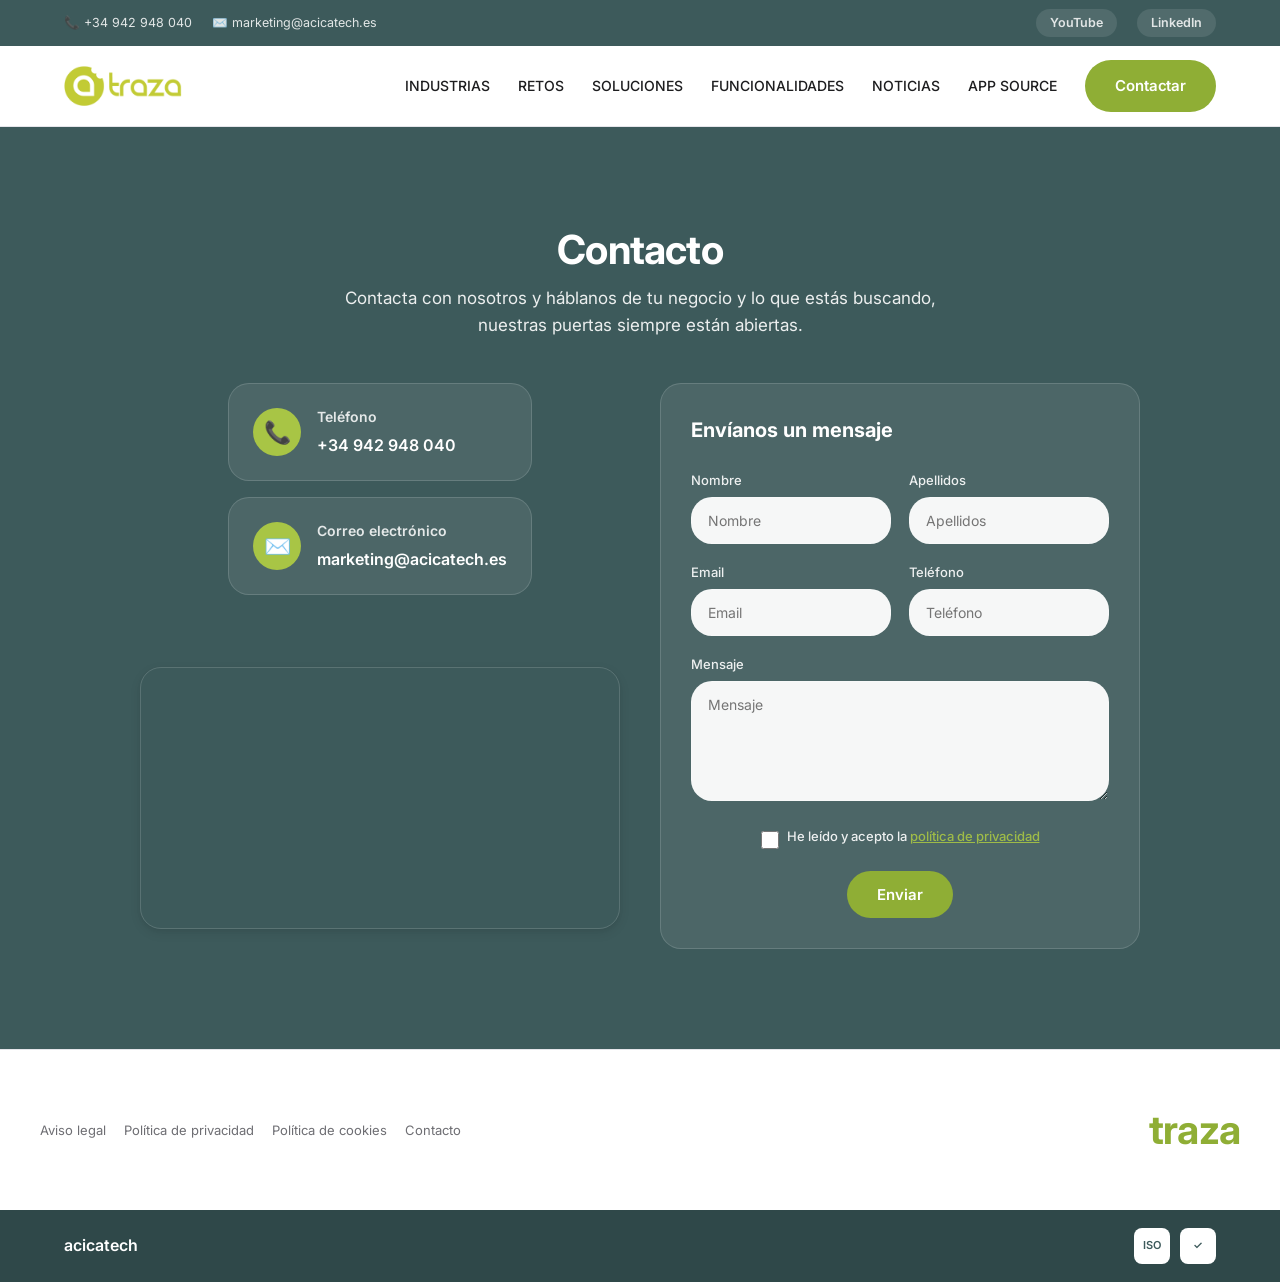
==== contacto.html @ 00b525a3 "Mejoras: flipboxes industrias, pagina contacto, logo, video, redes y enlaces AppSource" ====
<!DOCTYPE html>
<html lang="es">
<head>
  <meta charset="UTF-8">
  <meta name="viewport" content="width=device-width, initial-scale=1.0">
  <title>Contacto | Traza</title>
  <meta name="description" content="Contacta con nosotros. Habla con el equipo de Traza sobre tu negocio.">
  <link rel="preconnect" href="https://fonts.googleapis.com">
  <link rel="preconnect" href="https://fonts.gstatic.com" crossorigin>
  <link href="https://fonts.googleapis.com/css2?family=Inter:wght@300;400;500;600;700;800&display=swap" rel="stylesheet">
  <link rel="stylesheet" href="css/styles.css">
</head>
<body>

  <!-- Barra superior -->
  <div class="topbar">
    <div class="container">
      <ul class="contact-info">
        <li><a href="tel:+34942948040">📞 +34 942 948 040</a></li>
        <li><a href="mailto:marketing@acicatech.es">✉️ marketing@acicatech.es</a></li>
      </ul>
      <ul class="social">
        <li><a href="https://www.youtube.com/channel/UCGG2cpkpI6HLJVv5oEU8ZUg" aria-label="YouTube">YouTube</a></li>
        <li><a href="https://es.linkedin.com/company/acicatech" aria-label="LinkedIn">LinkedIn</a></li>
      </ul>
    </div>
  </div>

  <!-- Header -->
  <header>
    <div class="header-inner">
      <a class="logo" href="index.html">
        <img class="logo-img" src="assets/images/logo.png" alt="atraza">
      </a>
      <button class="menu-toggle" aria-label="Abrir menú">☰</button>
      <nav id="nav" aria-label="Menú principal">
        <ul>
          <li><a href="index.html#sectores">INDUSTRIAS</a></li>
          <li><a href="index.html#retos">RETOS</a></li>
          <li><a href="index.html#soluciones">SOLUCIONES</a></li>
          <li><a href="index.html#funcionalidades">FUNCIONALIDADES</a></li>
          <li><a href="index.html#noticias">NOTICIAS</a></li>
          <li><a href="https://appsource.microsoft.com/es-ES/product/dynamics-365-business-central/PUBID.acicatechsolucionestecnologicassl1579603346506%7CAID.traza_bc%7CPAPPID.b5fcf3c6-284f-4791-8f2c-73305cf9000b?tab=Overview" target="_blank" rel="noopener">APP SOURCE</a></li>
          <li><a class="btn" href="contacto.html">Contactar</a></li>
        </ul>
      </nav>
    </div>
  </header>

  <!-- Contacto -->
  <section class="contact" id="contacto">
    <h2 class="section-title">Contacto</h2>
    <p class="contact-intro">Contacta con nosotros y háblanos de tu negocio y lo que estás buscando, nuestras puertas siempre están abiertas.</p>

    <div class="contact-layout">
      <!-- Columna izquierda: datos + mapa -->
      <div class="contact-left">
        <div class="contact-info-box">
          <div class="contact-item">
            <div class="contact-icon">📞</div>
            <div>
              <h3>Teléfono</h3>
              <a href="tel:+34942948040">+34 942 948 040</a>
            </div>
          </div>
          <div class="contact-item">
            <div class="contact-icon">✉️</div>
            <div>
              <h3>Correo electrónico</h3>
              <a href="mailto:marketing@acicatech.es">marketing@acicatech.es</a>
            </div>
          </div>
        </div>
        <div class="map">
          <iframe src="https://www.google.com/maps?q=Santander&output=embed" title="Mapa de ubicación" loading="lazy" allowfullscreen></iframe>
        </div>
      </div>

      <!-- Columna derecha: formulario -->
      <form class="contact-form">
        <h3>Envíanos un mensaje</h3>
        <div>
          <label for="nombre">Nombre</label>
          <input type="text" id="nombre" placeholder="Nombre" required>
        </div>
        <div>
          <label for="apellidos">Apellidos</label>
          <input type="text" id="apellidos" placeholder="Apellidos">
        </div>
        <div>
          <label for="email">Email</label>
          <input type="email" id="email" placeholder="Email" required>
        </div>
        <div>
          <label for="telefono">Teléfono</label>
          <input type="tel" id="telefono" placeholder="Teléfono">
        </div>
        <div class="full">
          <label for="mensaje">Mensaje</label>
          <textarea id="mensaje" placeholder="Mensaje"></textarea>
        </div>
        <div class="full check">
          <input type="checkbox" id="priv">
          <label for="priv">He leído y acepto la <a href="#">política de privacidad</a></label>
        </div>
        <div class="submit"><button class="btn" type="submit">Enviar</button></div>
      </form>
    </div>
  </section>

  <!-- Footer -->
  <footer>
    <div class="footer-inner">
      <ul class="footer-links">
        <li><a href="#">Aviso legal</a></li>
        <li><a href="#">Política de privacidad</a></li>
        <li><a href="#">Política de cookies</a></li>
        <li><a href="contacto.html">Contacto</a></li>
      </ul>
      <div class="footer-logo">traza</div>
    </div>
  </footer>

  <!-- Barra final -->
  <div class="bottombar">
    <div class="container">
      <div class="acicatech">acicatech</div>
      <div class="badges">
        <div class="badge">ISO</div>
        <div class="badge">✓</div>
      </div>
    </div>
  </div>

  <script src="js/main.js"></script>
</body>
</html>
---- css/styles.css ----
/* =========================================================
   TRAZA — Estilo híbrido Apple × TRAZA
   Minimalismo estilo Apple (Inter, bordes sutiles, píldoras,
   mucho espacio en blanco) + identidad TRAZA (verde lima/petróleo)
   ========================================================= */

:root{
  /* Identidad TRAZA */
  --lime:#A8C545;
  --lime-dark:#8FAE35;
  --teal:#3D5A5B;
  --teal-2:#2F4849;
  --teal-3:#1f3435;

  /* Superficies estilo Apple */
  --surface-base:#FFFFFF;
  --surface-raised:#F5F5F7;      /* gris Apple */
  --surface-card:#FFFFFF;

  /* Texto */
  --text-primary:#1D1D1F;        /* casi negro Apple */
  --text-secondary:#6E6E73;      /* gris Apple */
  --text-tertiary:#86868B;

  /* Líneas y bordes sutiles */
  --border:#E5E5EA;

  /* Sombras suaves estilo Apple */
  --shadow-sm:0 1px 3px rgba(0,0,0,.06),0 1px 2px rgba(0,0,0,.04);
  --shadow-md:0 4px 12px rgba(0,0,0,.08),0 2px 4px rgba(0,0,0,.04);
  --shadow-lg:0 12px 32px rgba(0,0,0,.12),0 4px 8px rgba(0,0,0,.06);

  /* Radios estilo Apple */
  --radius:21px;
  --radius-pill:980px;

  --font:'Inter','Segoe UI',Arial,sans-serif;
  --transition:.2s ease-out;     /* Apple: ≤200ms, ease-out */
}

*{margin:0;padding:0;box-sizing:border-box;}
html{scroll-behavior:smooth;}
body{font-family:var(--font);color:var(--text-primary);line-height:1.6;background:var(--surface-base);-webkit-font-smoothing:antialiased;overflow-x:hidden;}
a{text-decoration:none;color:inherit;}
img{max-width:100%;display:block;}
ul{list-style:none;}
.container{max-width:1200px;margin:0 auto;padding:0 24px;}

/* ===== Utilidades ===== */
.btn{
  display:inline-block;background:var(--lime-dark);color:#fff;padding:14px 30px;
  border-radius:var(--radius-pill);font-weight:600;font-size:15px;font-family:inherit;
  border:none;cursor:pointer;transition:var(--transition);letter-spacing:-.01em;
}
.btn:hover{background:var(--teal);transform:translateY(-1px);}
.btn:active{transform:translateY(0);}
.btn:focus-visible{outline:2px solid var(--teal);outline-offset:2px;}
.btn-teal{background:var(--teal);}
.btn-teal:hover{background:var(--teal-2);}

.section{padding:96px 0;}
.section-title{font-size:clamp(28px,4vw,40px);font-weight:700;color:var(--text-primary);text-align:center;margin-bottom:12px;letter-spacing:-.02em;line-height:1.15;}
.section-sub{color:var(--text-secondary);text-align:center;max-width:640px;margin:0 auto 56px;font-size:17px;}

/* ===== Barra superior ===== */
.topbar{background:var(--teal);color:#fff;font-size:12.5px;}
.topbar .container{display:flex;justify-content:space-between;align-items:center;flex-wrap:wrap;padding-top:9px;padding-bottom:9px;gap:6px;}
.topbar ul{display:flex;flex-wrap:wrap;gap:20px;}
.topbar a{opacity:.85;transition:opacity .2s;}
.topbar a:hover{opacity:1;text-decoration:underline;}
.topbar .portal{font-weight:600;background:rgba(255,255,255,.14);padding:4px 14px;border-radius:var(--radius-pill);}
.topbar .social li a{display:inline-flex;align-items:center;gap:6px;background:rgba(255,255,255,.12);padding:4px 14px;border-radius:var(--radius-pill);font-weight:600;}
.topbar .social li a:hover{background:rgba(255,255,255,.28);opacity:1;text-decoration:none;}

/* ===== Header (sticky) ===== */
header{position:sticky;top:0;z-index:1000;background:rgba(255,255,255,.8);backdrop-filter:saturate(180%) blur(20px);-webkit-backdrop-filter:saturate(180%) blur(20px);border-bottom:1px solid var(--border);transition:var(--transition);}
header.scrolled{box-shadow:var(--shadow-sm);}
.header-inner{display:flex;align-items:center;justify-content:space-between;padding:14px 24px;max-width:1200px;margin:0 auto;}
.logo{display:flex;align-items:center;gap:10px;}
.logo-img{height:40px;width:auto;}
.logo-mark{width:40px;height:40px;border-radius:50%;background:var(--lime);display:flex;align-items:center;justify-content:center;color:#fff;font-weight:700;font-size:21px;line-height:1;}
.logo-name{font-size:26px;font-weight:700;color:var(--lime-dark);letter-spacing:-.02em;}
nav ul{display:flex;gap:28px;align-items:center;}
nav a{font-size:14px;font-weight:500;color:var(--text-primary);position:relative;transition:color .2s;}
nav a:not(.btn)::after{content:"";position:absolute;left:0;bottom:-6px;width:0;height:2px;background:var(--lime-dark);transition:width .2s ease-out;}
nav a:not(.btn):hover{color:var(--teal);}
nav a:not(.btn):hover::after{width:100%;}
.menu-toggle{display:none;background:none;border:none;font-size:26px;color:var(--text-primary);cursor:pointer;z-index:1100;}

/* ===== Hero carrusel ===== */
.hero{position:relative;min-height:560px;display:flex;flex-direction:column;color:#fff;overflow:hidden;}
.slides{position:absolute;inset:0;}
.slide{position:absolute;inset:0;opacity:0;transition:opacity .8s ease;background-size:cover;background-position:center;}
.slide.active{opacity:1;}
.slide::after{content:"";position:absolute;inset:0;background:linear-gradient(to top,rgba(31,52,53,.7),rgba(31,52,53,.2));}
.slide-1{background:linear-gradient(rgba(0,0,0,.3),rgba(0,0,0,.3)),url('../assets/images/hero-1.jpg') center/cover,linear-gradient(135deg,var(--teal),var(--teal-3));}
.slide-2{background:linear-gradient(rgba(0,0,0,.3),rgba(0,0,0,.3)),url('../assets/images/hero-2.jpg') center/cover,linear-gradient(135deg,var(--teal-2),var(--teal));}
.slide-3{background:linear-gradient(rgba(0,0,0,.3),rgba(0,0,0,.3)),url('../assets/images/hero-3.jpg') center/cover,linear-gradient(135deg,var(--lime-dark),var(--teal));}

.hero-banner{position:relative;z-index:5;width:100%;background:rgba(168,197,69,.9);backdrop-filter:blur(8px);padding:22px 0;}
.hero-banner .container{display:flex;align-items:center;justify-content:center;gap:24px;text-align:center;}
.arrow{font-size:26px;cursor:pointer;font-weight:600;user-select:none;background:rgba(255,255,255,.22);width:42px;height:42px;border-radius:50%;display:flex;align-items:center;justify-content:center;transition:var(--transition);flex-shrink:0;}
.arrow:hover{background:rgba(255,255,255,.4);}
.hero-banner p{font-size:clamp(16px,2.4vw,21px);font-weight:600;max-width:820px;}
.hero-dots{display:flex;gap:8px;margin-top:12px;justify-content:center;}
.hero-dots .dot{width:8px;height:8px;border-radius:50%;background:rgba(255,255,255,.5);cursor:pointer;transition:var(--transition);}
.hero-dots .dot.active{background:#fff;transform:scale(1.25);}
.hero-cta{position:relative;z-index:5;flex:1;display:flex;align-items:flex-end;justify-content:center;padding:0 24px 32px;}
.hero-cta .btn{font-size:16px;padding:16px 38px;box-shadow:0 8px 24px rgba(0,0,0,.25);}

/* ===== Intro ===== */
.intro{text-align:center;padding:100px 24px;position:relative;}
.intro .intro-logo{height:80px;width:auto;margin:0 auto 24px;}
.intro h1{color:var(--text-primary);font-size:clamp(28px,4.5vw,44px);font-weight:700;max-width:820px;margin:0 auto;line-height:1.2;letter-spacing:-.02em;}
.intro .accent{color:var(--lime-dark);}

/* ===== Dispositivo ===== */
.device{background:var(--surface-raised);padding:100px 24px;text-align:center;}
.device .screen{max-width:920px;margin:40px auto 0;background:var(--surface-card);border-radius:var(--radius);box-shadow:var(--shadow-md);padding:36px;border:1px solid var(--border);}
.device .mock{display:grid;grid-template-columns:1fr 1fr;gap:24px;}
.mock .card{background:var(--surface-raised);border-radius:var(--radius);padding:22px;text-align:left;border:1px solid var(--border);}
.mock .bar{height:14px;border-radius:6px;background:linear-gradient(90deg,var(--lime),var(--lime-dark));margin-bottom:10px;opacity:.9;}
.mock .bar.teal{background:linear-gradient(90deg,var(--teal),var(--teal-2));}
.mock .bar.gray{background:#D2D2D7;}
.mock .row{display:flex;gap:10px;margin-top:10px;}
.mock .cell{flex:1;height:40px;background:#E8E8ED;border-radius:8px;}

/* ===== Soluciones Cloud ===== */
.cloud .container{display:grid;grid-template-columns:1fr 1fr;gap:60px;align-items:center;}
.cloud .monitor{background:linear-gradient(135deg,var(--teal),var(--teal-2));border-radius:var(--radius);padding:28px;box-shadow:var(--shadow-md);border:1px solid rgba(255,255,255,.08);}
.cloud .monitor .m-screen{background:var(--teal-3);border-radius:12px;padding:24px;}
.cloud .monitor .m-bar{height:14px;border-radius:6px;background:var(--lime);margin-bottom:14px;opacity:.9;}
.cloud h2{color:var(--text-primary);font-size:clamp(24px,3.5vw,34px);margin-bottom:20px;line-height:1.2;letter-spacing:-.02em;}
.cloud p{color:var(--text-secondary);margin-bottom:18px;font-size:16px;}
.cloud .btn{margin-top:12px;}

/* ===== AppSource ===== */
.appsource{background:var(--surface-base);padding:100px 24px;text-align:center;}
.appsource-img{max-width:320px;width:100%;height:auto;margin:0 auto 36px;display:block;}

/* ===== Sectores ===== */
.sectors{padding:100px 24px;background:var(--surface-raised);}
.grid{display:grid;grid-template-columns:repeat(3,1fr);gap:20px;max-width:1000px;margin:0 auto;}
/* Flipbox de industrias */
.flip{perspective:1000px;min-height:230px;}
.flip-inner{position:relative;width:100%;height:100%;min-height:230px;transform-style:preserve-3d;transition:transform .6s cubic-bezier(.4,.2,.2,1);}
.flip:hover .flip-inner,.flip:focus-within .flip-inner,.flip.flipped .flip-inner{transform:rotateY(180deg);}
.flip-front,.flip-back{position:absolute;inset:0;backface-visibility:hidden;-webkit-backface-visibility:hidden;border-radius:var(--radius);padding:26px 22px;display:flex;flex-direction:column;align-items:center;justify-content:center;text-align:center;box-shadow:var(--shadow-sm);}
.flip-front{background:linear-gradient(160deg,var(--teal),var(--teal-2));color:#fff;}
.flip-front .ic{width:60px;height:60px;border-radius:50%;background:var(--lime);display:flex;align-items:center;justify-content:center;margin:0 auto 16px;font-size:26px;}
.flip-front p{font-weight:600;font-size:16px;line-height:1.4;}
.flip-back{background:linear-gradient(160deg,var(--lime),var(--lime-dark));color:#fff;transform:rotateY(180deg);}
.flip-back p{font-size:13.5px;line-height:1.6;font-weight:500;}
.grid .flip.single{grid-column:1/-1;justify-self:center;width:min(316px,100%);margin-top:8px;}

/* ===== Retos ===== */
.retos{padding:100px 24px;}
.retos-grid{display:grid;grid-template-columns:repeat(4,1fr);gap:20px;max-width:1040px;margin:0 auto;}
.reto{text-align:center;padding:24px 12px;border-radius:var(--radius);transition:var(--transition);}
.reto:hover{background:var(--surface-raised);}
.reto .ic{width:64px;height:64px;border-radius:50%;background:var(--lime);display:flex;align-items:center;justify-content:center;margin:0 auto 14px;color:#fff;font-size:28px;transition:var(--transition);}
.reto:hover .ic{transform:scale(1.08);}
.reto p{font-size:14px;color:var(--text-secondary);font-weight:500;line-height:1.5;}

/* ===== Funcionalidades ===== */
.func{background:var(--teal);padding:100px 24px;}
.func .section-title{color:#fff;}
.func-grid{display:grid;grid-template-columns:repeat(3,1fr);gap:20px;max-width:1120px;margin:0 auto;}
.func-card{background:var(--surface-card);border-radius:var(--radius);overflow:hidden;box-shadow:var(--shadow-sm);border:1px solid var(--border);transition:var(--transition);display:flex;flex-direction:column;}
.func-card:hover{transform:translateY(-4px);box-shadow:var(--shadow-md);}
.func-card .photo{height:150px;background:linear-gradient(135deg,var(--teal),var(--teal-2));display:flex;align-items:center;justify-content:center;color:#fff;font-size:42px;}
.func-card h3{color:var(--text-primary);padding:22px 24px 8px;font-size:19px;letter-spacing:-.01em;}
.func-card ul{padding:0 24px 24px;flex:1;}
.func-card li{padding:8px 0 8px 22px;position:relative;font-size:14px;color:var(--text-secondary);border-bottom:1px solid var(--border);}
.func-card li::before{content:"✓";position:absolute;left:0;color:var(--lime-dark);font-weight:700;}
.func-card li:hover{color:var(--text-primary);}

/* ===== Vídeo ===== */
.video{padding:100px 24px;text-align:center;}
.video .video-wrap{max-width:820px;margin:0 auto;position:relative;display:block;aspect-ratio:16/9;border-radius:var(--radius);overflow:hidden;box-shadow:var(--shadow-md);background:var(--teal);}
.video .video-wrap img{position:absolute;inset:0;width:100%;height:100%;object-fit:cover;transition:transform .3s ease-out;}
.video .video-wrap:hover img{transform:scale(1.03);}
.video .video-wrap .play{position:absolute;top:50%;left:50%;transform:translate(-50%,-50%);width:80px;height:80px;border-radius:50%;background:rgba(168,197,69,.9);color:#fff;display:flex;align-items:center;justify-content:center;font-size:30px;box-shadow:0 8px 24px rgba(0,0,0,.3);transition:var(--transition);}
.video .video-wrap:hover .play{background:var(--teal);transform:translate(-50%,-50%) scale(1.1);}

/* ===== Noticias ===== */
.news{padding:100px 24px;background:var(--surface-raised);}
.news-grid{display:grid;grid-template-columns:repeat(3,1fr);gap:20px;max-width:1120px;margin:0 auto 40px;}
.news-card{background:var(--surface-card);border-radius:var(--radius);overflow:hidden;box-shadow:var(--shadow-sm);border:1px solid var(--border);transition:var(--transition);}
.news-card:hover{transform:translateY(-4px);box-shadow:var(--shadow-md);}
.news-card .photo{height:160px;background:linear-gradient(135deg,var(--lime),var(--teal));display:flex;align-items:center;justify-content:center;color:#fff;font-size:40px;}
.news-card .body{padding:22px;}
.news-card .date{font-size:12px;color:var(--lime-dark);font-weight:600;text-transform:uppercase;letter-spacing:.5px;margin-bottom:8px;}
.news-card h3{font-size:16px;color:var(--text-primary);line-height:1.5;font-weight:600;}
.news .center{text-align:center;}

/* ===== Contacto ===== */
.contact{background:var(--teal);padding:100px 24px;color:#fff;}
.contact .section-title{color:#fff;}
.contact form{max-width:640px;margin:0 auto;display:grid;grid-template-columns:1fr 1fr;gap:18px;}
.contact .full{grid-column:1/-1;}
.contact label{font-size:13px;font-weight:500;display:block;margin-bottom:6px;opacity:.9;}
.contact input,.contact textarea{width:100%;padding:14px 16px;border:1px solid rgba(255,255,255,.2);border-radius:var(--radius);font-family:inherit;font-size:14px;background:rgba(255,255,255,.95);transition:var(--transition);}
.contact input:focus,.contact textarea:focus{outline:2px solid var(--lime);outline-offset:2px;border-color:transparent;}
.contact textarea{min-height:120px;resize:vertical;}
.contact .check{display:flex;align-items:center;justify-content:center;gap:8px;font-size:13px;text-align:left;}
.contact input[type="checkbox"]{width:18px;height:18px;flex-shrink:0;accent-color:var(--lime-dark);cursor:pointer;padding:0;border:none;border-radius:4px;}
.contact .check a{color:var(--lime);text-decoration:underline;}
.contact .submit{grid-column:1/-1;text-align:center;}
.contact .error{color:#ffd9d9;font-size:12px;margin-top:4px;display:none;}
.contact-intro{color:rgba(255,255,255,.9);text-align:center;max-width:620px;margin:0 auto 44px;font-size:17px;line-height:1.6;}
.contact-info-box{display:flex;justify-content:center;gap:24px;flex-wrap:wrap;max-width:640px;margin:0 auto 48px;}
.contact-item{background:rgba(255,255,255,.08);border:1px solid rgba(255,255,255,.15);border-radius:var(--radius);padding:24px 28px;display:flex;align-items:center;gap:16px;min-width:250px;text-align:left;}
.contact-item .contact-icon{width:48px;height:48px;border-radius:50%;background:var(--lime);display:flex;align-items:center;justify-content:center;font-size:22px;flex-shrink:0;}
.contact-item h3{font-size:14px;font-weight:600;opacity:.85;margin-bottom:4px;}
.contact-item a{font-size:16px;font-weight:600;color:#fff;}
.contact-item a:hover{color:var(--lime);}
.contact-layout{display:grid;grid-template-columns:1fr 1fr;gap:40px;max-width:1000px;margin:0 auto;align-items:start;}
.contact-left{display:flex;flex-direction:column;gap:24px;}
.contact-info-box{display:flex;flex-direction:column;gap:16px;}
.contact-item{background:rgba(255,255,255,.08);border:1px solid rgba(255,255,255,.15);border-radius:var(--radius);padding:22px 24px;display:flex;align-items:center;gap:16px;text-align:left;}
.map{border-radius:var(--radius);overflow:hidden;box-shadow:var(--shadow-md);border:1px solid rgba(255,255,255,.15);}
.map iframe{width:100%;height:260px;border:0;display:block;}
.contact-form{background:rgba(255,255,255,.08);border:1px solid rgba(255,255,255,.15);border-radius:var(--radius);padding:30px;display:grid;grid-template-columns:1fr 1fr;gap:16px;max-width:none;margin:0;}
.contact-form h3{grid-column:1/-1;font-size:20px;margin-bottom:6px;}
.contact-form .full{grid-column:1/-1;}
.contact-form .submit{grid-column:1/-1;text-align:center;}
@media(max-width:900px){
  .contact-layout{grid-template-columns:1fr;}
}

/* ===== Footer ===== */
footer{background:var(--surface-base);padding:48px 24px;color:var(--text-secondary);border-top:1px solid var(--border);}
.footer-inner{max-width:1200px;margin:0 auto;display:flex;align-items:center;justify-content:space-between;flex-wrap:wrap;gap:24px;}
.footer-links{display:flex;flex-wrap:wrap;gap:18px;font-size:13px;}
.footer-links a{transition:color .2s;}
.footer-links a:hover{color:var(--teal);}
.footer-logo{font-size:40px;font-weight:700;color:var(--lime-dark);letter-spacing:-.02em;}

/* ===== Barra final ===== */
.bottombar{background:var(--teal-2);color:#fff;padding:18px 24px;}
.bottombar .container{display:flex;align-items:center;justify-content:space-between;flex-wrap:wrap;gap:12px;}
.bottombar .acicatech{font-weight:600;font-size:16px;}
.badges{display:flex;gap:10px;}
.badge{width:36px;height:36px;border-radius:8px;background:#fff;display:flex;align-items:center;justify-content:center;font-size:11px;color:var(--teal);font-weight:600;}

/* ===== Botón volver arriba ===== */
#toTop{position:fixed;bottom:26px;right:26px;width:50px;height:50px;border-radius:50%;background:var(--lime-dark);color:#fff;border:none;font-size:20px;cursor:pointer;box-shadow:var(--shadow-md);opacity:0;visibility:hidden;transform:translateY(20px);transition:var(--transition);z-index:900;}
#toTop.show{opacity:1;visibility:visible;transform:translateY(0);}
#toTop:hover{background:var(--teal);}
#toTop:focus-visible{outline:2px solid var(--teal);outline-offset:2px;}

/* ===== Animaciones de scroll (solo transform/opacity, ease-out) ===== */
.reveal{opacity:0;transform:translateY(24px);transition:opacity .5s ease-out,transform .5s ease-out;}
.reveal.visible{opacity:1;transform:translateY(0);}
.reveal-left{opacity:0;transform:translateX(-30px);transition:opacity .5s ease-out,transform .5s ease-out;}
.reveal-right{opacity:0;transform:translateX(30px);transition:opacity .5s ease-out,transform .5s ease-out;}
.reveal-left.visible,.reveal-right.visible{opacity:1;transform:translateX(0);}
.stagger > *{opacity:0;transform:translateY(20px);transition:opacity .4s ease-out,transform .4s ease-out;}
.stagger.visible > *{opacity:1;transform:translateY(0);}
.stagger.visible > *:nth-child(1){transition-delay:.04s;}
.stagger.visible > *:nth-child(2){transition-delay:.09s;}
.stagger.visible > *:nth-child(3){transition-delay:.14s;}
.stagger.visible > *:nth-child(4){transition-delay:.19s;}
.stagger.visible > *:nth-child(5){transition-delay:.24s;}
.stagger.visible > *:nth-child(6){transition-delay:.29s;}
.stagger.visible > *:nth-child(7){transition-delay:.34s;}
.stagger.visible > *:nth-child(8){transition-delay:.39s;}
.stagger.visible > *:nth-child(9){transition-delay:.44s;}
.stagger.visible > *:nth-child(10){transition-delay:.49s;}
.stagger.visible > *:nth-child(11){transition-delay:.54s;}
.stagger.visible > *:nth-child(12){transition-delay:.59s;}

/* ===== Responsive ===== */
@media(max-width:960px){
  nav{position:fixed;top:0;right:-100%;width:min(320px,80vw);height:100vh;background:rgba(255,255,255,.98);backdrop-filter:blur(20px);box-shadow:var(--shadow-lg);flex-direction:column;padding:90px 30px;transition:right .3s ease-out;z-index:1050;}
  nav.open{right:0;}
  nav ul{flex-direction:column;gap:22px;align-items:flex-start;}
  nav a{font-size:16px;}
  .menu-toggle{display:block;position:relative;z-index:1100;}
  .cloud .container,.func-grid,.news-grid{grid-template-columns:1fr;}
  .retos-grid{grid-template-columns:repeat(2,1fr);}
  .grid{grid-template-columns:repeat(2,1fr);}
  .contact form{grid-template-columns:1fr;}
  .device .mock{grid-template-columns:1fr;}
}
@media(max-width:560px){
  .grid,.retos-grid{grid-template-columns:1fr;}
  .grid .flip.single{width:100%;}
  .topbar ul{justify-content:center;}
  .section{padding:70px 0;}
}

/* Respeto a usuarios que prefieren menos movimiento */
@media (prefers-reduced-motion: reduce){
  *,*::before,*::after{animation-duration:.01ms !important;transition-duration:.01ms !important;}
  html{scroll-behavior:auto;}
  .reveal,.reveal-left,.reveal-right,.stagger > *{opacity:1 !important;transform:none !important;}
}
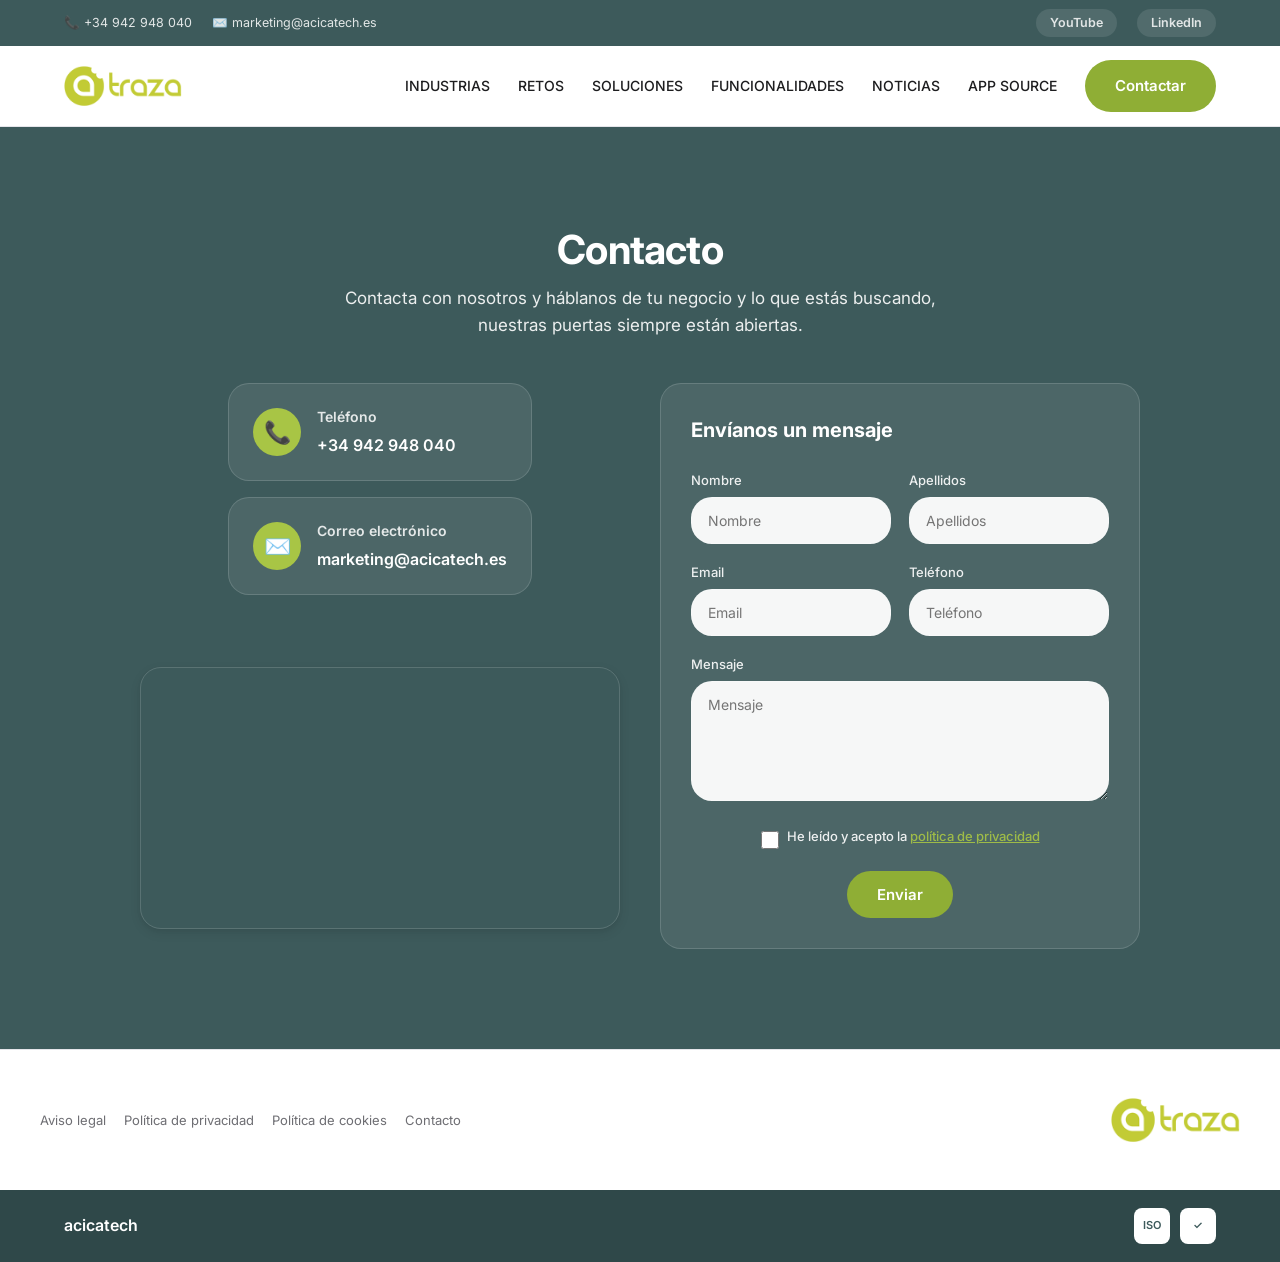
==== commit 04ccb60c: "Logo traza en el footer" ====
--- a/contacto.html
+++ b/contacto.html
@@ -117,7 +117,7 @@
         <li><a href="#">Política de cookies</a></li>
         <li><a href="contacto.html">Contacto</a></li>
       </ul>
-      <div class="footer-logo">traza</div>
+      <img class="footer-logo-img" src="assets/images/logo.png" alt="atraza">
     </div>
   </footer>
 
--- a/css/styles.css
+++ b/css/styles.css
@@ -235,7 +235,7 @@
 .footer-links{display:flex;flex-wrap:wrap;gap:18px;font-size:13px;}
 .footer-links a{transition:color .2s;}
 .footer-links a:hover{color:var(--teal);}
-.footer-logo{font-size:40px;font-weight:700;color:var(--lime-dark);letter-spacing:-.02em;}
+.footer-logo-img{height:44px;width:auto;}
 
 /* ===== Barra final ===== */
 .bottombar{background:var(--teal-2);color:#fff;padding:18px 24px;}
